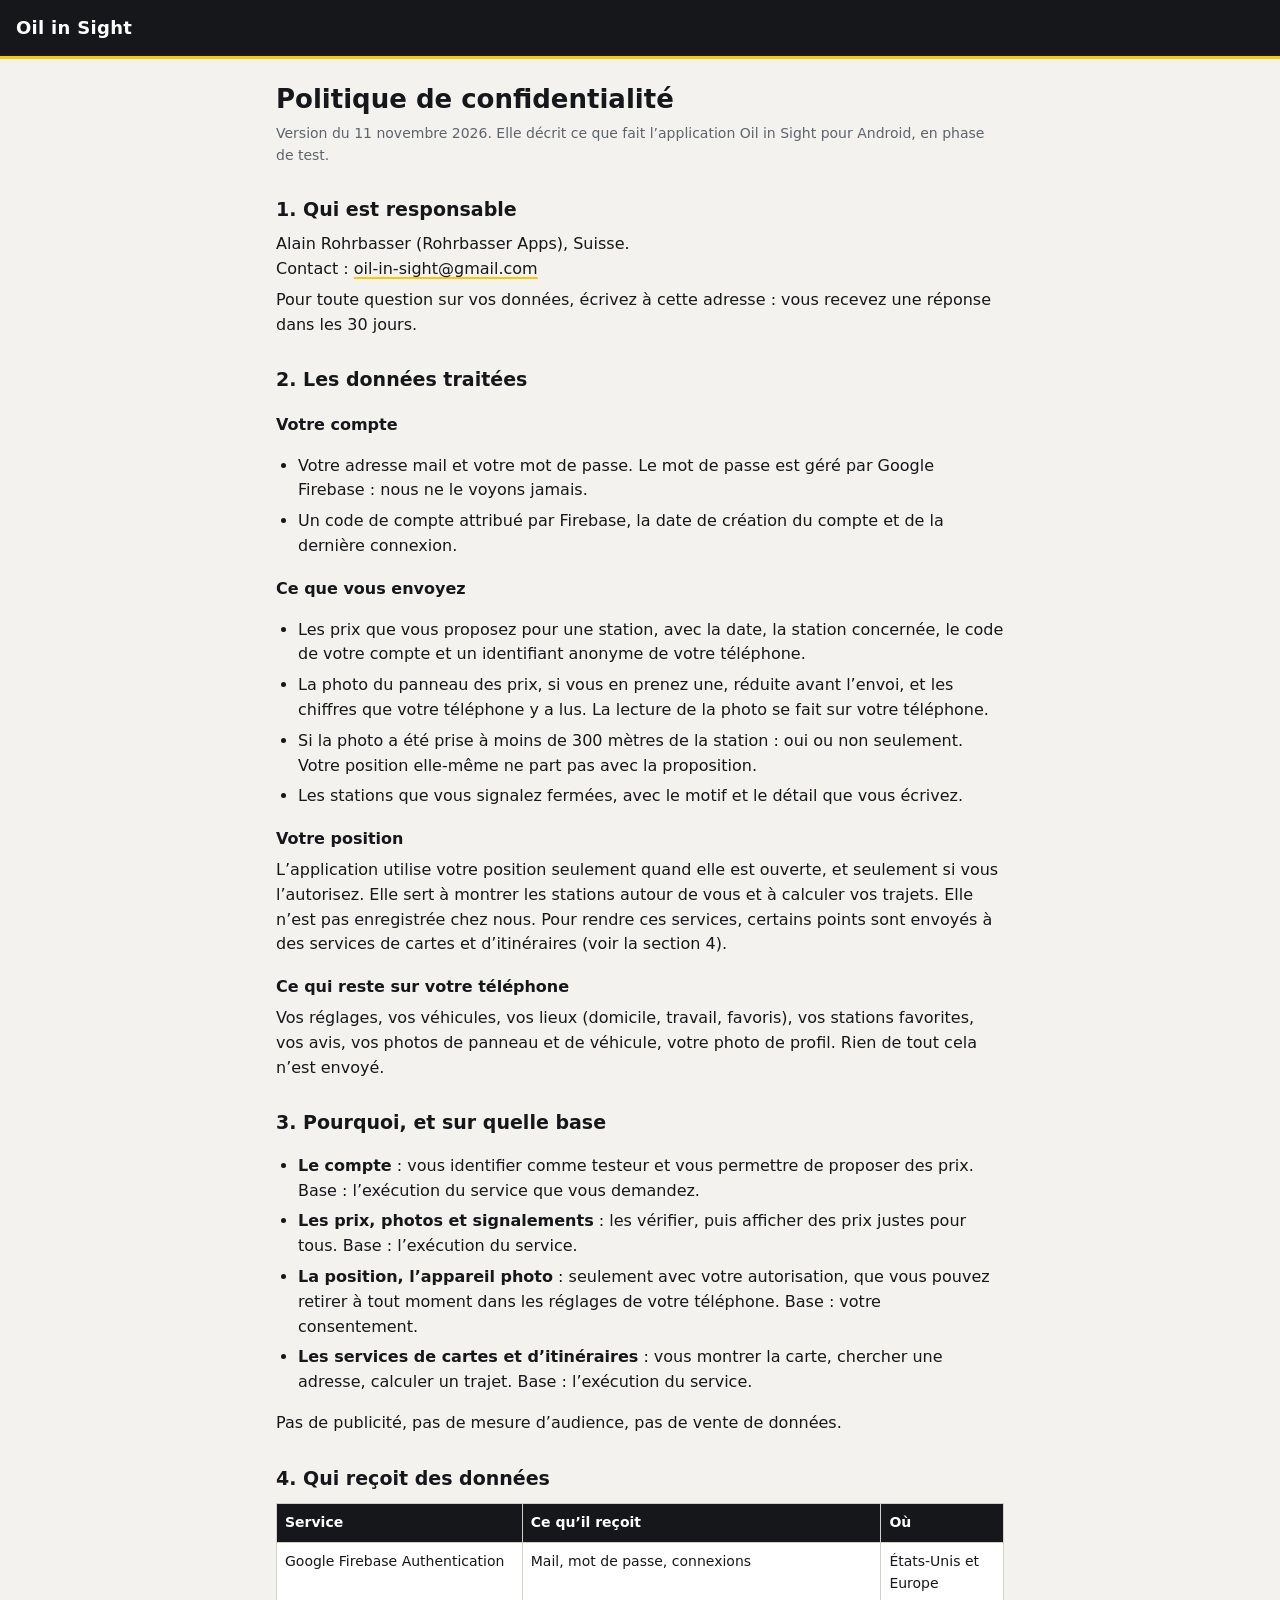
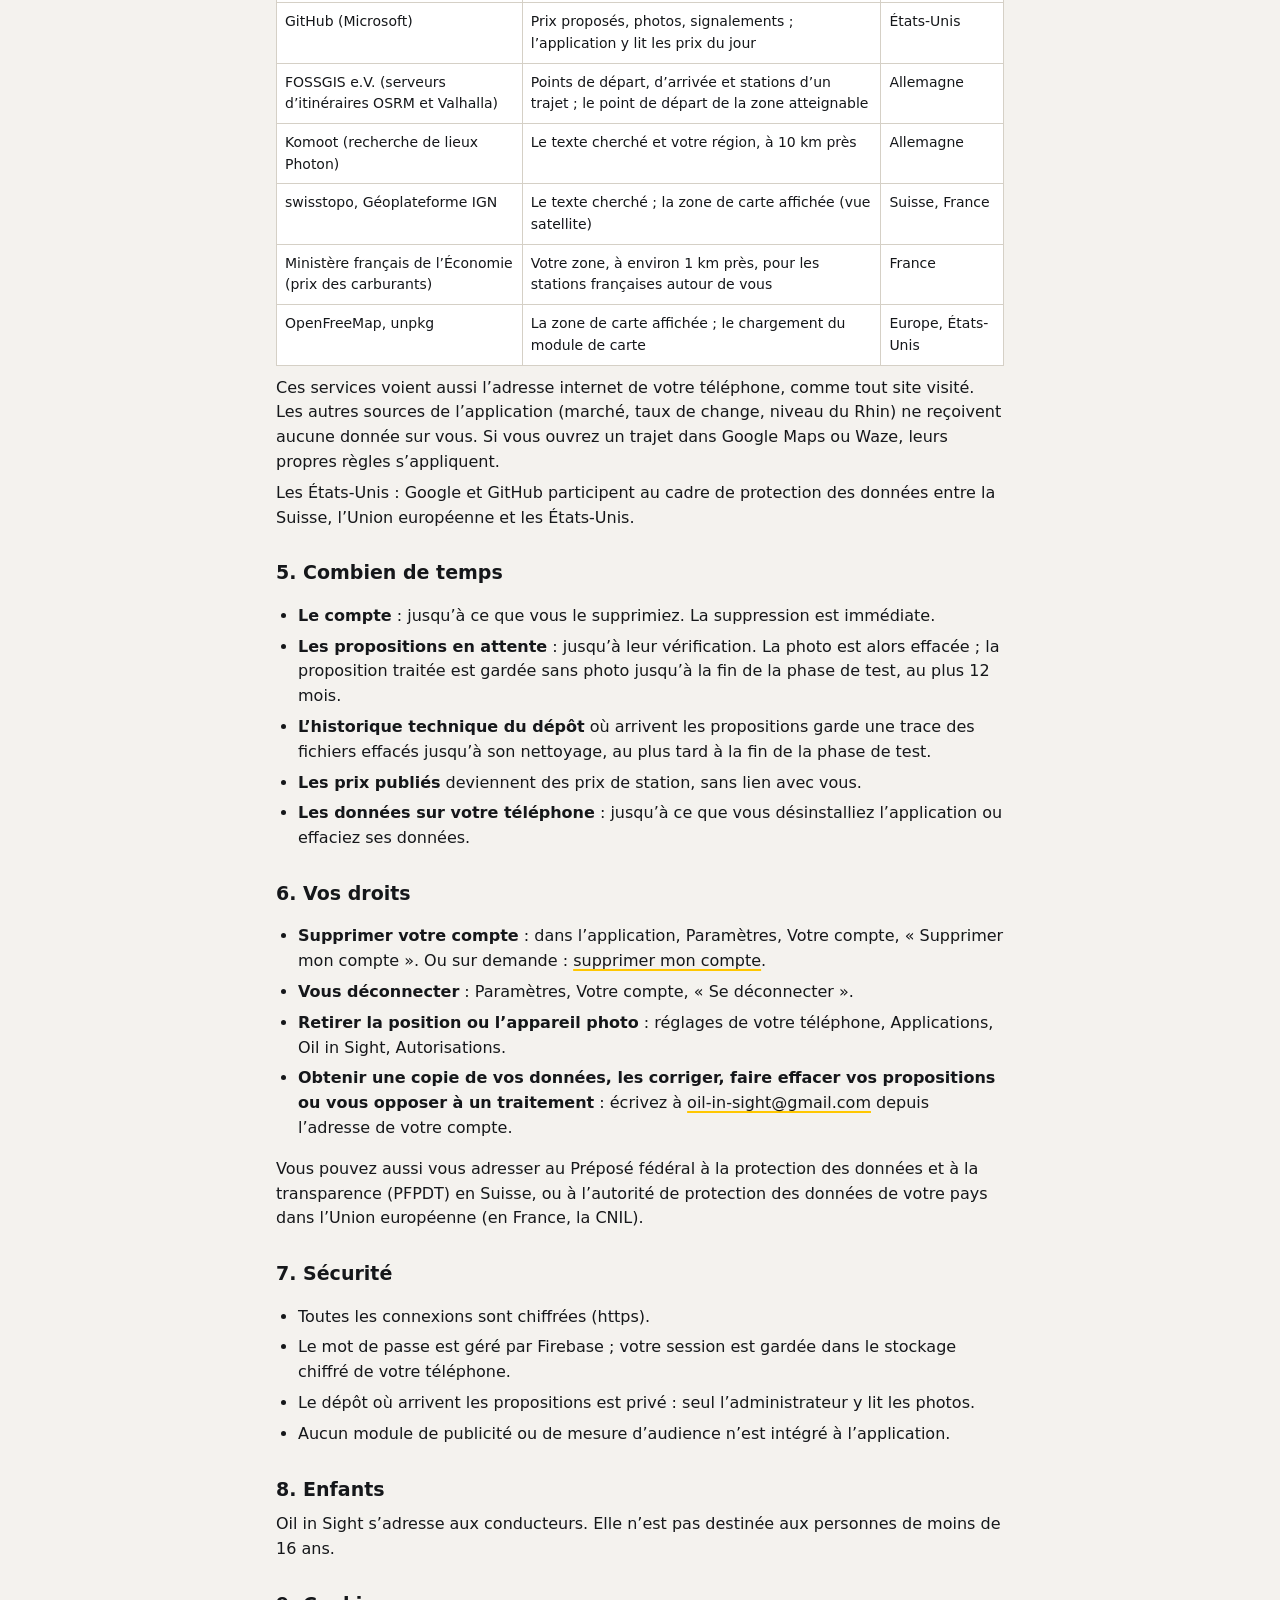
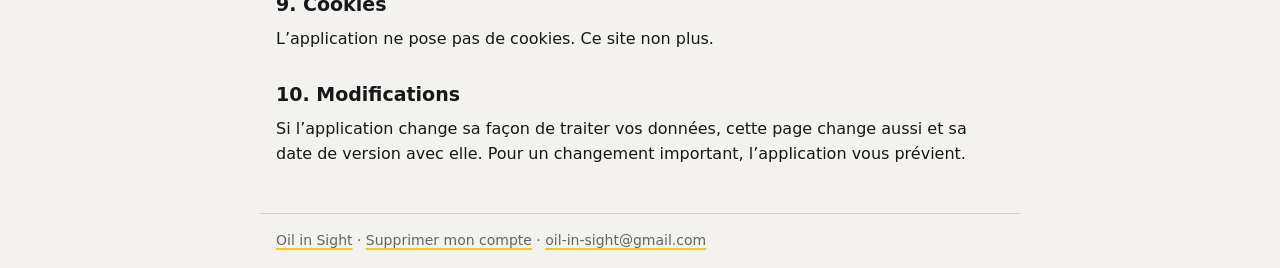
==== confidentialite.html @ 18685cd1 "Pages publiques d'Oil in Sight : politique de confidentialité et suppression du compte" ====
<!doctype html>
<html lang="fr">
<head>
<meta charset="utf-8">
<meta name="viewport" content="width=device-width, initial-scale=1">
<title>Oil in Sight : politique de confidentialité</title>
<link rel="stylesheet" href="style.css">
</head>
<body>
<header><a href="index.html" class="marque">Oil in Sight</a></header>
<main>
<h1>Politique de confidentialité</h1>
<p class="version">Version du 11 novembre 2026. Elle décrit ce que fait l’application Oil in Sight pour Android, en phase de test.</p>

<h2>1. Qui est responsable</h2>
<p>Alain Rohrbasser (Rohrbasser Apps), Suisse.<br>Contact : <a href="mailto:oil-in-sight@gmail.com">oil-in-sight@gmail.com</a></p>
<p>Pour toute question sur vos données, écrivez à cette adresse : vous recevez une réponse dans les 30 jours.</p>

<h2>2. Les données traitées</h2>
<h3>Votre compte</h3>
<ul>
<li>Votre adresse mail et votre mot de passe. Le mot de passe est géré par Google Firebase : nous ne le voyons jamais.</li>
<li>Un code de compte attribué par Firebase, la date de création du compte et de la dernière connexion.</li>
</ul>
<h3>Ce que vous envoyez</h3>
<ul>
<li>Les prix que vous proposez pour une station, avec la date, la station concernée, le code de votre compte et un identifiant anonyme de votre téléphone.</li>
<li>La photo du panneau des prix, si vous en prenez une, réduite avant l’envoi, et les chiffres que votre téléphone y a lus. La lecture de la photo se fait sur votre téléphone.</li>
<li>Si la photo a été prise à moins de 300 mètres de la station : oui ou non seulement. Votre position elle-même ne part pas avec la proposition.</li>
<li>Les stations que vous signalez fermées, avec le motif et le détail que vous écrivez.</li>
</ul>
<h3>Votre position</h3>
<p>L’application utilise votre position seulement quand elle est ouverte, et seulement si vous l’autorisez. Elle sert à montrer les stations autour de vous et à calculer vos trajets. Elle n’est pas enregistrée chez nous. Pour rendre ces services, certains points sont envoyés à des services de cartes et d’itinéraires (voir la section 4).</p>
<h3>Ce qui reste sur votre téléphone</h3>
<p>Vos réglages, vos véhicules, vos lieux (domicile, travail, favoris), vos stations favorites, vos avis, vos photos de panneau et de véhicule, votre photo de profil. Rien de tout cela n’est envoyé.</p>

<h2>3. Pourquoi, et sur quelle base</h2>
<ul>
<li><strong>Le compte</strong> : vous identifier comme testeur et vous permettre de proposer des prix. Base : l’exécution du service que vous demandez.</li>
<li><strong>Les prix, photos et signalements</strong> : les vérifier, puis afficher des prix justes pour tous. Base : l’exécution du service.</li>
<li><strong>La position, l’appareil photo</strong> : seulement avec votre autorisation, que vous pouvez retirer à tout moment dans les réglages de votre téléphone. Base : votre consentement.</li>
<li><strong>Les services de cartes et d’itinéraires</strong> : vous montrer la carte, chercher une adresse, calculer un trajet. Base : l’exécution du service.</li>
</ul>
<p>Pas de publicité, pas de mesure d’audience, pas de vente de données.</p>

<h2>4. Qui reçoit des données</h2>
<table>
<tr><th>Service</th><th>Ce qu’il reçoit</th><th>Où</th></tr>
<tr><td>Google Firebase Authentication</td><td>Mail, mot de passe, connexions</td><td>États-Unis et Europe</td></tr>
<tr><td>GitHub (Microsoft)</td><td>Prix proposés, photos, signalements ; l’application y lit les prix du jour</td><td>États-Unis</td></tr>
<tr><td>FOSSGIS e.V. (serveurs d’itinéraires OSRM et Valhalla)</td><td>Points de départ, d’arrivée et stations d’un trajet ; le point de départ de la zone atteignable</td><td>Allemagne</td></tr>
<tr><td>Komoot (recherche de lieux Photon)</td><td>Le texte cherché et votre région, à 10 km près</td><td>Allemagne</td></tr>
<tr><td>swisstopo, Géoplateforme IGN</td><td>Le texte cherché ; la zone de carte affichée (vue satellite)</td><td>Suisse, France</td></tr>
<tr><td>Ministère français de l’Économie (prix des carburants)</td><td>Votre zone, à environ 1 km près, pour les stations françaises autour de vous</td><td>France</td></tr>
<tr><td>OpenFreeMap, unpkg</td><td>La zone de carte affichée ; le chargement du module de carte</td><td>Europe, États-Unis</td></tr>
</table>
<p>Ces services voient aussi l’adresse internet de votre téléphone, comme tout site visité. Les autres sources de l’application (marché, taux de change, niveau du Rhin) ne reçoivent aucune donnée sur vous. Si vous ouvrez un trajet dans Google Maps ou Waze, leurs propres règles s’appliquent.</p>
<p>Les États-Unis : Google et GitHub participent au cadre de protection des données entre la Suisse, l’Union européenne et les États-Unis.</p>

<h2>5. Combien de temps</h2>
<ul>
<li><strong>Le compte</strong> : jusqu’à ce que vous le supprimiez. La suppression est immédiate.</li>
<li><strong>Les propositions en attente</strong> : jusqu’à leur vérification. La photo est alors effacée ; la proposition traitée est gardée sans photo jusqu’à la fin de la phase de test, au plus 12 mois.</li>
<li><strong>L’historique technique du dépôt</strong> où arrivent les propositions garde une trace des fichiers effacés jusqu’à son nettoyage, au plus tard à la fin de la phase de test.</li>
<li><strong>Les prix publiés</strong> deviennent des prix de station, sans lien avec vous.</li>
<li><strong>Les données sur votre téléphone</strong> : jusqu’à ce que vous désinstalliez l’application ou effaciez ses données.</li>
</ul>

<h2>6. Vos droits</h2>
<ul>
<li><strong>Supprimer votre compte</strong> : dans l’application, Paramètres, Votre compte, « Supprimer mon compte ». Ou sur demande : <a href="supprimer-mon-compte.html">supprimer mon compte</a>.</li>
<li><strong>Vous déconnecter</strong> : Paramètres, Votre compte, « Se déconnecter ».</li>
<li><strong>Retirer la position ou l’appareil photo</strong> : réglages de votre téléphone, Applications, Oil in Sight, Autorisations.</li>
<li><strong>Obtenir une copie de vos données, les corriger, faire effacer vos propositions ou vous opposer à un traitement</strong> : écrivez à <a href="mailto:oil-in-sight@gmail.com">oil-in-sight@gmail.com</a> depuis l’adresse de votre compte.</li>
</ul>
<p>Vous pouvez aussi vous adresser au Préposé fédéral à la protection des données et à la transparence (PFPDT) en Suisse, ou à l’autorité de protection des données de votre pays dans l’Union européenne (en France, la CNIL).</p>

<h2>7. Sécurité</h2>
<ul>
<li>Toutes les connexions sont chiffrées (https).</li>
<li>Le mot de passe est géré par Firebase ; votre session est gardée dans le stockage chiffré de votre téléphone.</li>
<li>Le dépôt où arrivent les propositions est privé : seul l’administrateur y lit les photos.</li>
<li>Aucun module de publicité ou de mesure d’audience n’est intégré à l’application.</li>
</ul>

<h2>8. Enfants</h2>
<p>Oil in Sight s’adresse aux conducteurs. Elle n’est pas destinée aux personnes de moins de 16 ans.</p>

<h2>9. Cookies</h2>
<p>L’application ne pose pas de cookies. Ce site non plus.</p>

<h2>10. Modifications</h2>
<p>Si l’application change sa façon de traiter vos données, cette page change aussi et sa date de version avec elle. Pour un changement important, l’application vous prévient.</p>
</main>
<footer><a href="index.html">Oil in Sight</a> · <a href="supprimer-mon-compte.html">Supprimer mon compte</a> · <a href="mailto:oil-in-sight@gmail.com">oil-in-sight@gmail.com</a></footer>
</body>
</html>
---- style.css ----
:root { --fond: #F4F2EE; --texte: #15171A; --texte2: #5E646B; --bord: #D5D0C6; --jaune: #FFC700; --surface: #FFFFFF; }
* { box-sizing: border-box; }
body { margin: 0; background: var(--fond); color: var(--texte); font: 16px/1.55 system-ui, -apple-system, "Segoe UI", Roboto, sans-serif; }
header { background: var(--texte); border-bottom: 3px solid var(--jaune); padding: 14px 16px; }
.marque { color: #FFFFFF; font-weight: 700; font-size: 18px; text-decoration: none; letter-spacing: .3px; }
main { max-width: 760px; margin: 0 auto; padding: 24px 16px 40px; }
h1 { font-size: 26px; line-height: 1.25; margin: 0 0 8px; }
h2 { font-size: 19px; margin: 28px 0 8px; }
h3 { font-size: 16px; margin: 18px 0 6px; }
p, li { margin: 6px 0; }
ul, ol { padding-left: 22px; }
a { color: var(--texte); text-decoration-color: var(--jaune); text-decoration-thickness: 2px; text-underline-offset: 3px; }
.version { color: var(--texte2); font-size: 14px; }
table { width: 100%; border-collapse: collapse; margin: 10px 0; font-size: 14px; background: var(--surface); }
th, td { text-align: left; vertical-align: top; padding: 8px; border: 1px solid var(--bord); }
th { background: var(--texte); color: #FFFFFF; }
.liens { list-style: none; padding: 0; }
.liens li { padding: 10px 0; border-bottom: 1px solid var(--bord); }
footer { max-width: 760px; margin: 0 auto; padding: 16px; color: var(--texte2); font-size: 14px; border-top: 1px solid var(--bord); }
footer a { color: var(--texte2); }
@media (max-width: 520px) { table, tr, td, th { font-size: 13px; } th, td { padding: 6px; } }
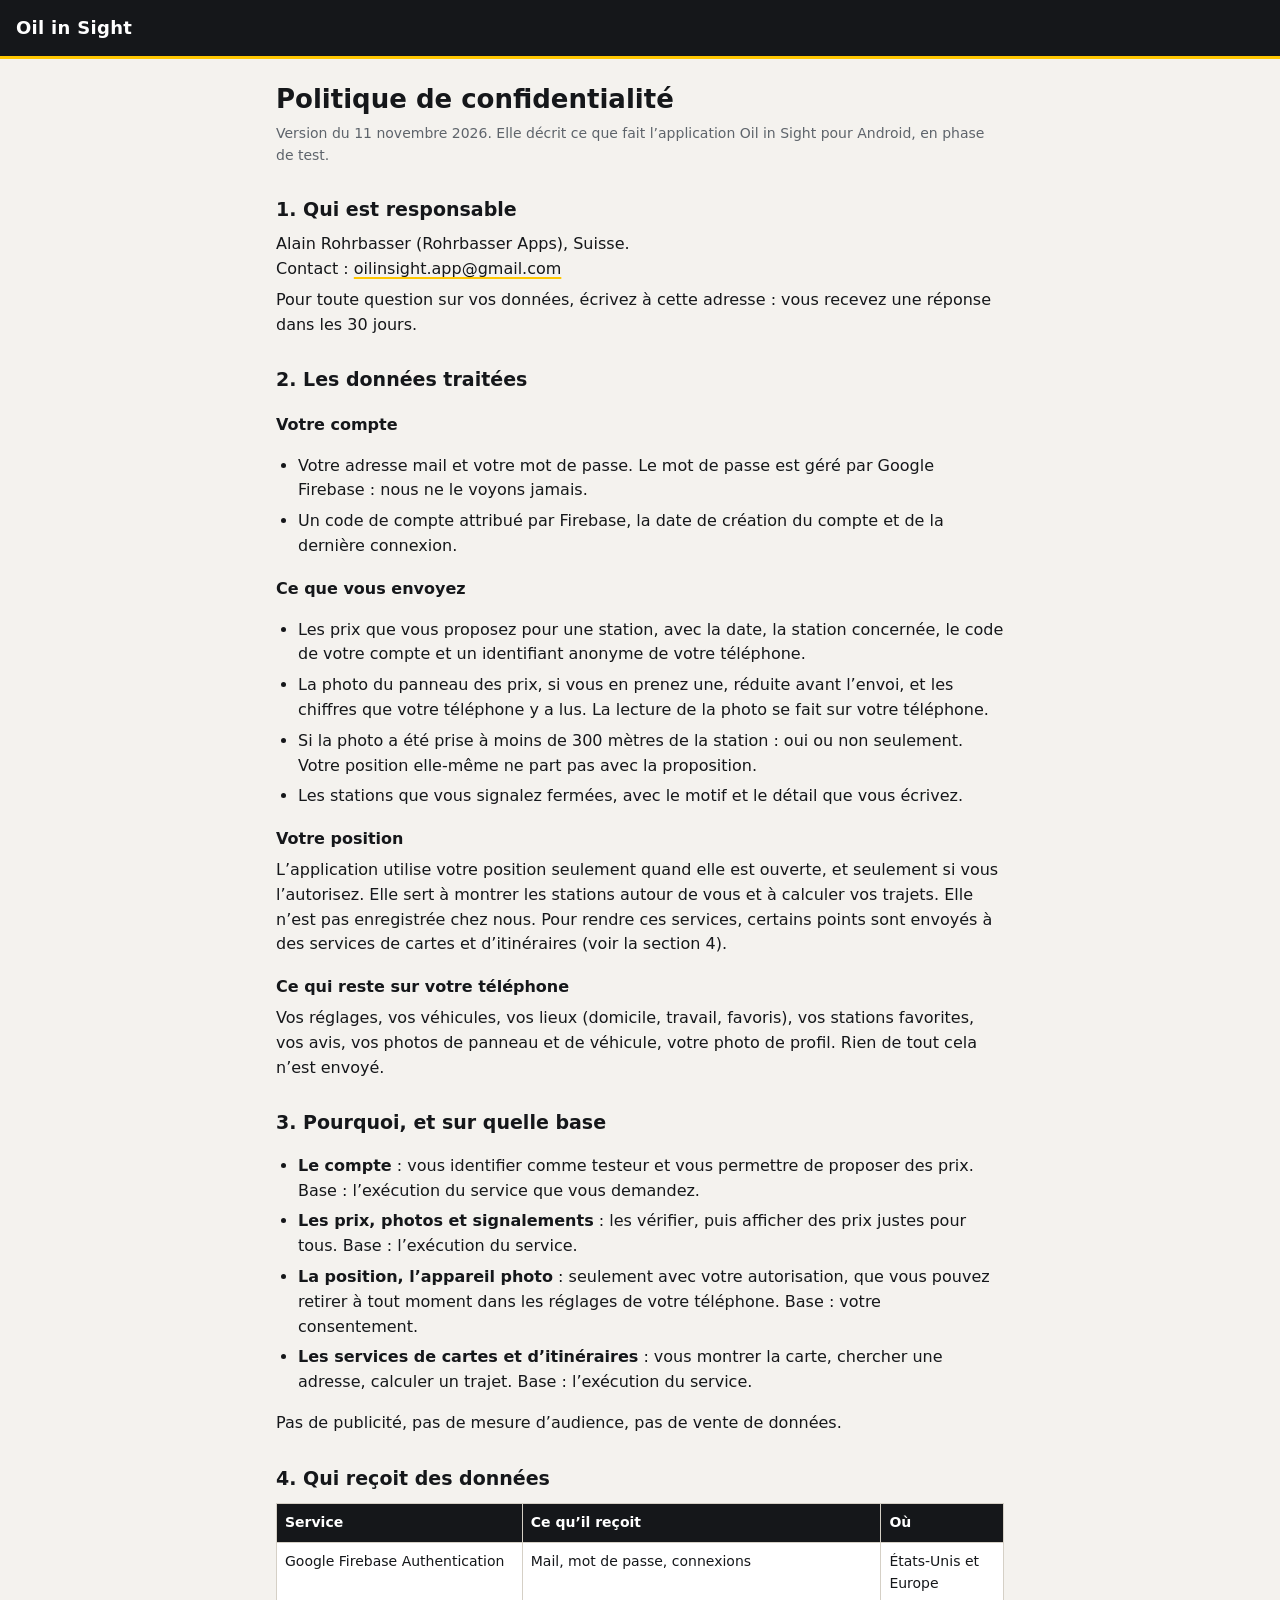
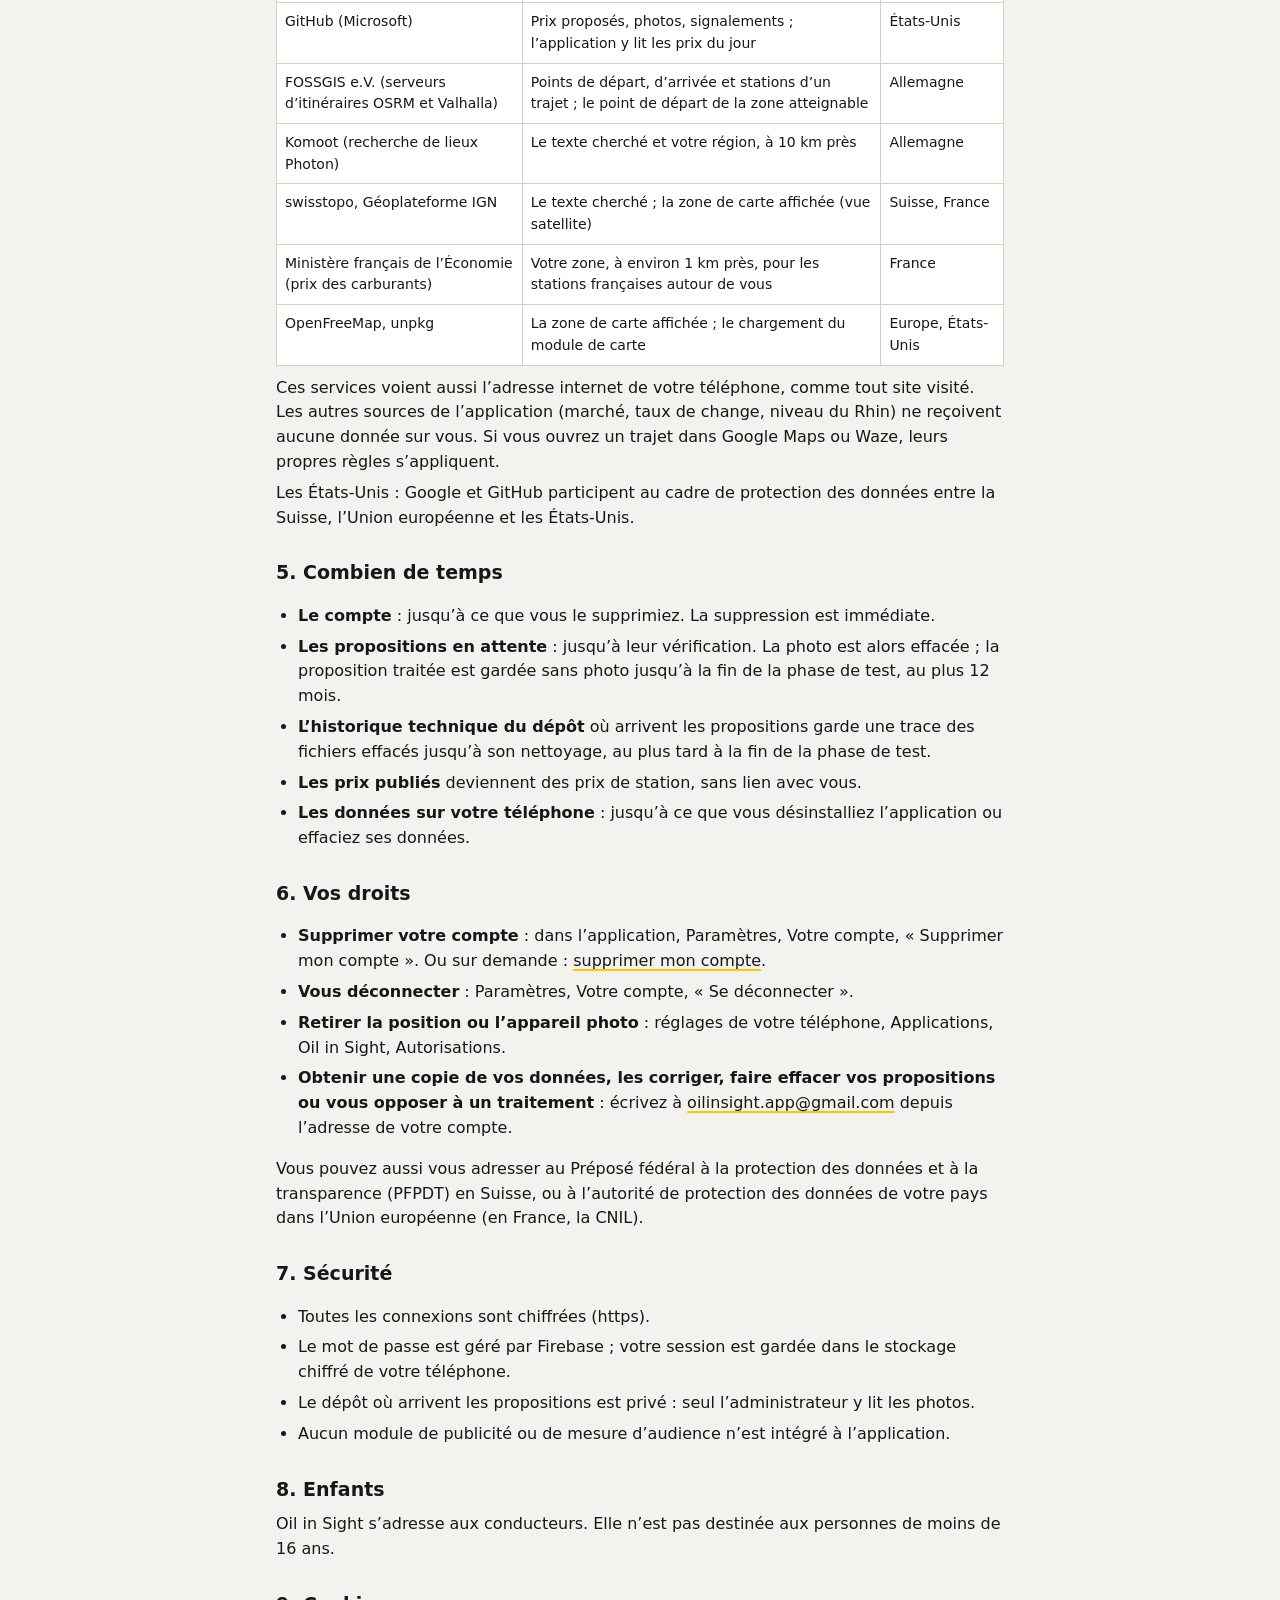
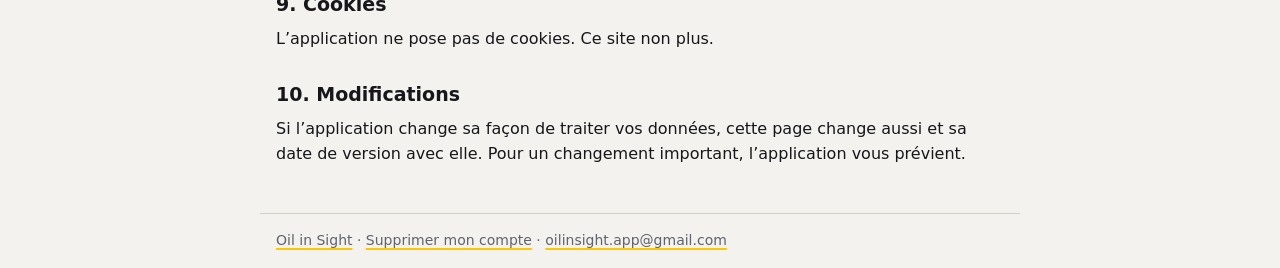
==== commit 0133d304: "Adresse de contact : oilinsight.app@gmail.com" ====
--- a/confidentialite.html
+++ b/confidentialite.html
@@ -13,7 +13,7 @@
 <p class="version">Version du 11 novembre 2026. Elle décrit ce que fait l’application Oil in Sight pour Android, en phase de test.</p>
 
 <h2>1. Qui est responsable</h2>
-<p>Alain Rohrbasser (Rohrbasser Apps), Suisse.<br>Contact : <a href="mailto:oil-in-sight@gmail.com">oil-in-sight@gmail.com</a></p>
+<p>Alain Rohrbasser (Rohrbasser Apps), Suisse.<br>Contact : <a href="mailto:oilinsight.app@gmail.com">oilinsight.app@gmail.com</a></p>
 <p>Pour toute question sur vos données, écrivez à cette adresse : vous recevez une réponse dans les 30 jours.</p>
 
 <h2>2. Les données traitées</h2>
@@ -71,7 +71,7 @@
 <li><strong>Supprimer votre compte</strong> : dans l’application, Paramètres, Votre compte, « Supprimer mon compte ». Ou sur demande : <a href="supprimer-mon-compte.html">supprimer mon compte</a>.</li>
 <li><strong>Vous déconnecter</strong> : Paramètres, Votre compte, « Se déconnecter ».</li>
 <li><strong>Retirer la position ou l’appareil photo</strong> : réglages de votre téléphone, Applications, Oil in Sight, Autorisations.</li>
-<li><strong>Obtenir une copie de vos données, les corriger, faire effacer vos propositions ou vous opposer à un traitement</strong> : écrivez à <a href="mailto:oil-in-sight@gmail.com">oil-in-sight@gmail.com</a> depuis l’adresse de votre compte.</li>
+<li><strong>Obtenir une copie de vos données, les corriger, faire effacer vos propositions ou vous opposer à un traitement</strong> : écrivez à <a href="mailto:oilinsight.app@gmail.com">oilinsight.app@gmail.com</a> depuis l’adresse de votre compte.</li>
 </ul>
 <p>Vous pouvez aussi vous adresser au Préposé fédéral à la protection des données et à la transparence (PFPDT) en Suisse, ou à l’autorité de protection des données de votre pays dans l’Union européenne (en France, la CNIL).</p>
 
@@ -92,6 +92,6 @@
 <h2>10. Modifications</h2>
 <p>Si l’application change sa façon de traiter vos données, cette page change aussi et sa date de version avec elle. Pour un changement important, l’application vous prévient.</p>
 </main>
-<footer><a href="index.html">Oil in Sight</a> · <a href="supprimer-mon-compte.html">Supprimer mon compte</a> · <a href="mailto:oil-in-sight@gmail.com">oil-in-sight@gmail.com</a></footer>
+<footer><a href="index.html">Oil in Sight</a> · <a href="supprimer-mon-compte.html">Supprimer mon compte</a> · <a href="mailto:oilinsight.app@gmail.com">oilinsight.app@gmail.com</a></footer>
 </body>
 </html>
--- a/style.css
+++ b/style.css
@@ -16,6 +16,12 @@
 th { background: var(--texte); color: #FFFFFF; }
 .liens { list-style: none; padding: 0; }
 .liens li { padding: 10px 0; border-bottom: 1px solid var(--bord); }
+.etapes { list-style: none; padding: 0; margin: 20px 0; }
+.etapes li { margin: 0 0 22px; }
+.bouton { display: block; text-align: center; padding: 16px; border-radius: 10px; background: var(--texte); color: var(--jaune); font-weight: 700; font-size: 18px; text-decoration: none; }
+.bouton:active { opacity: .85; }
+.etapes p { color: var(--texte2); font-size: 15px; margin: 8px 2px 0; }
+.note { color: var(--texte2); font-size: 14px; }
 footer { max-width: 760px; margin: 0 auto; padding: 16px; color: var(--texte2); font-size: 14px; border-top: 1px solid var(--bord); }
 footer a { color: var(--texte2); }
 @media (max-width: 520px) { table, tr, td, th { font-size: 13px; } th, td { padding: 6px; } }
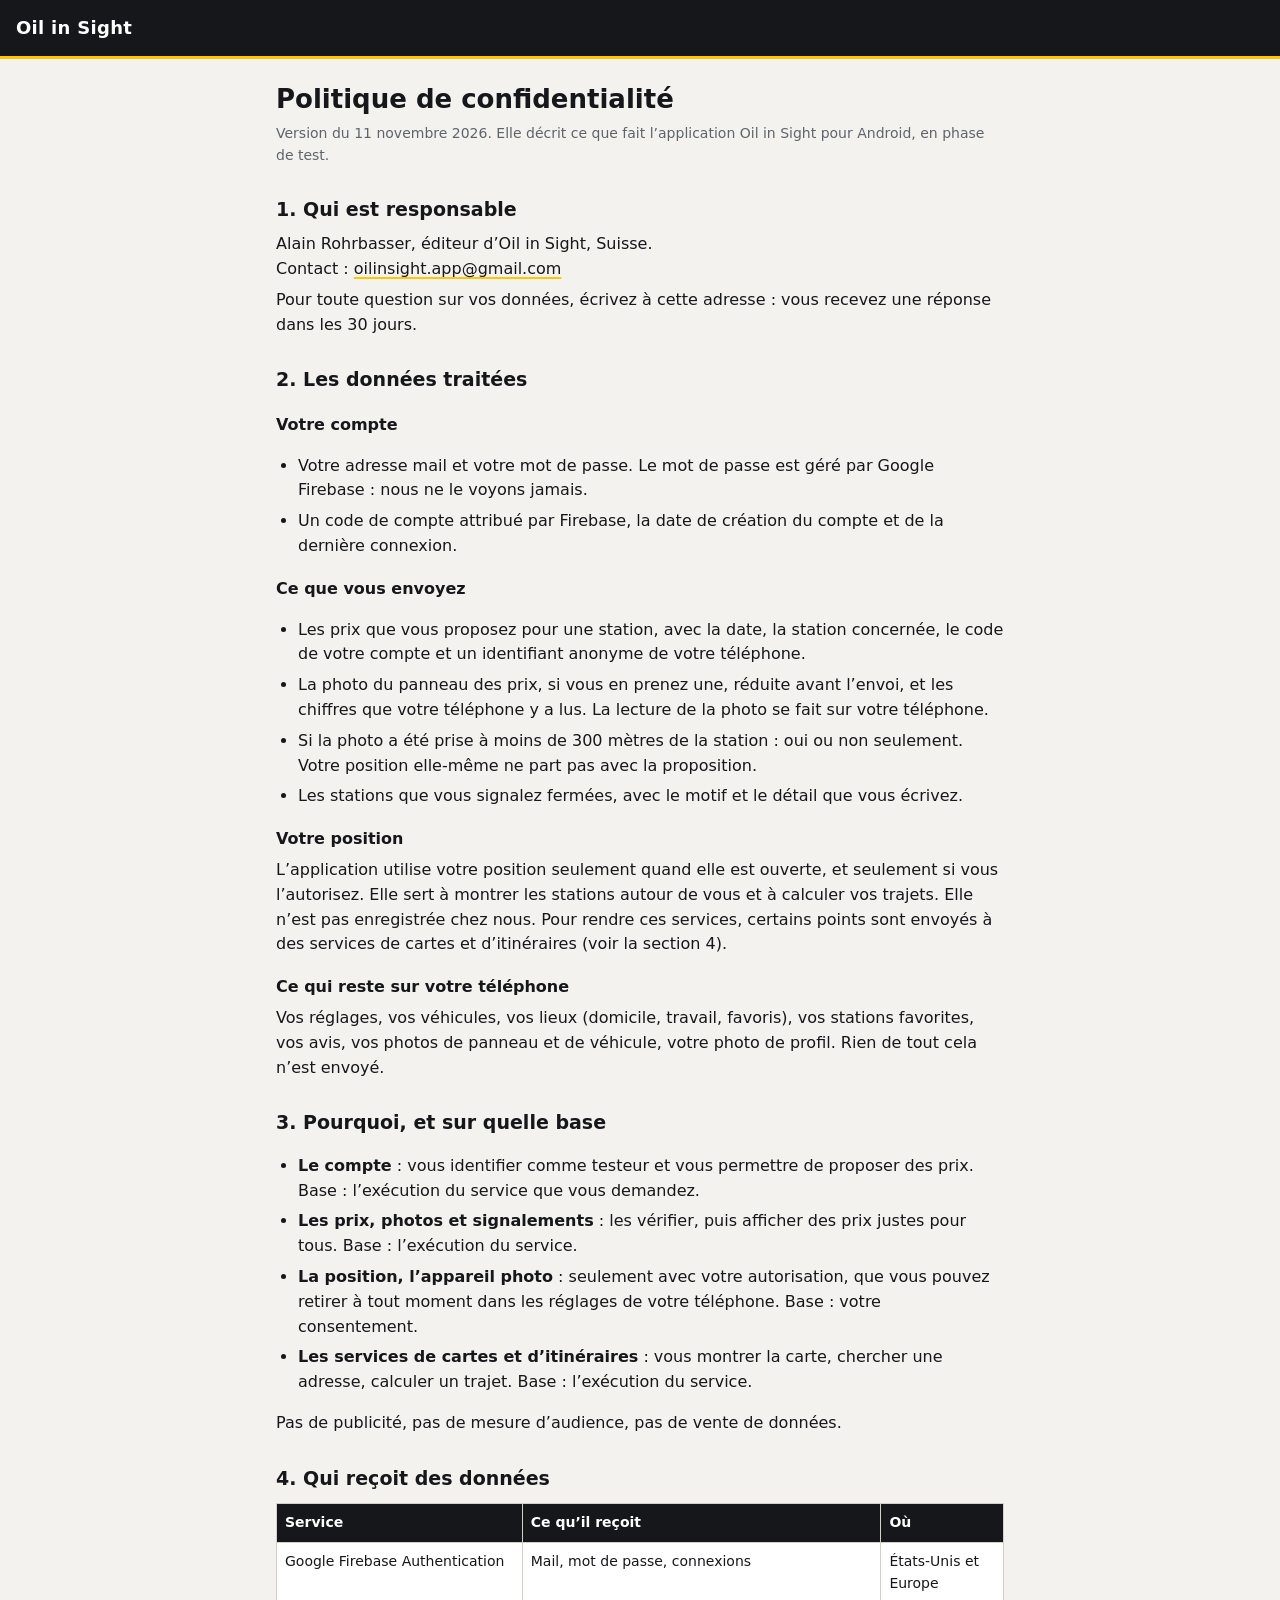
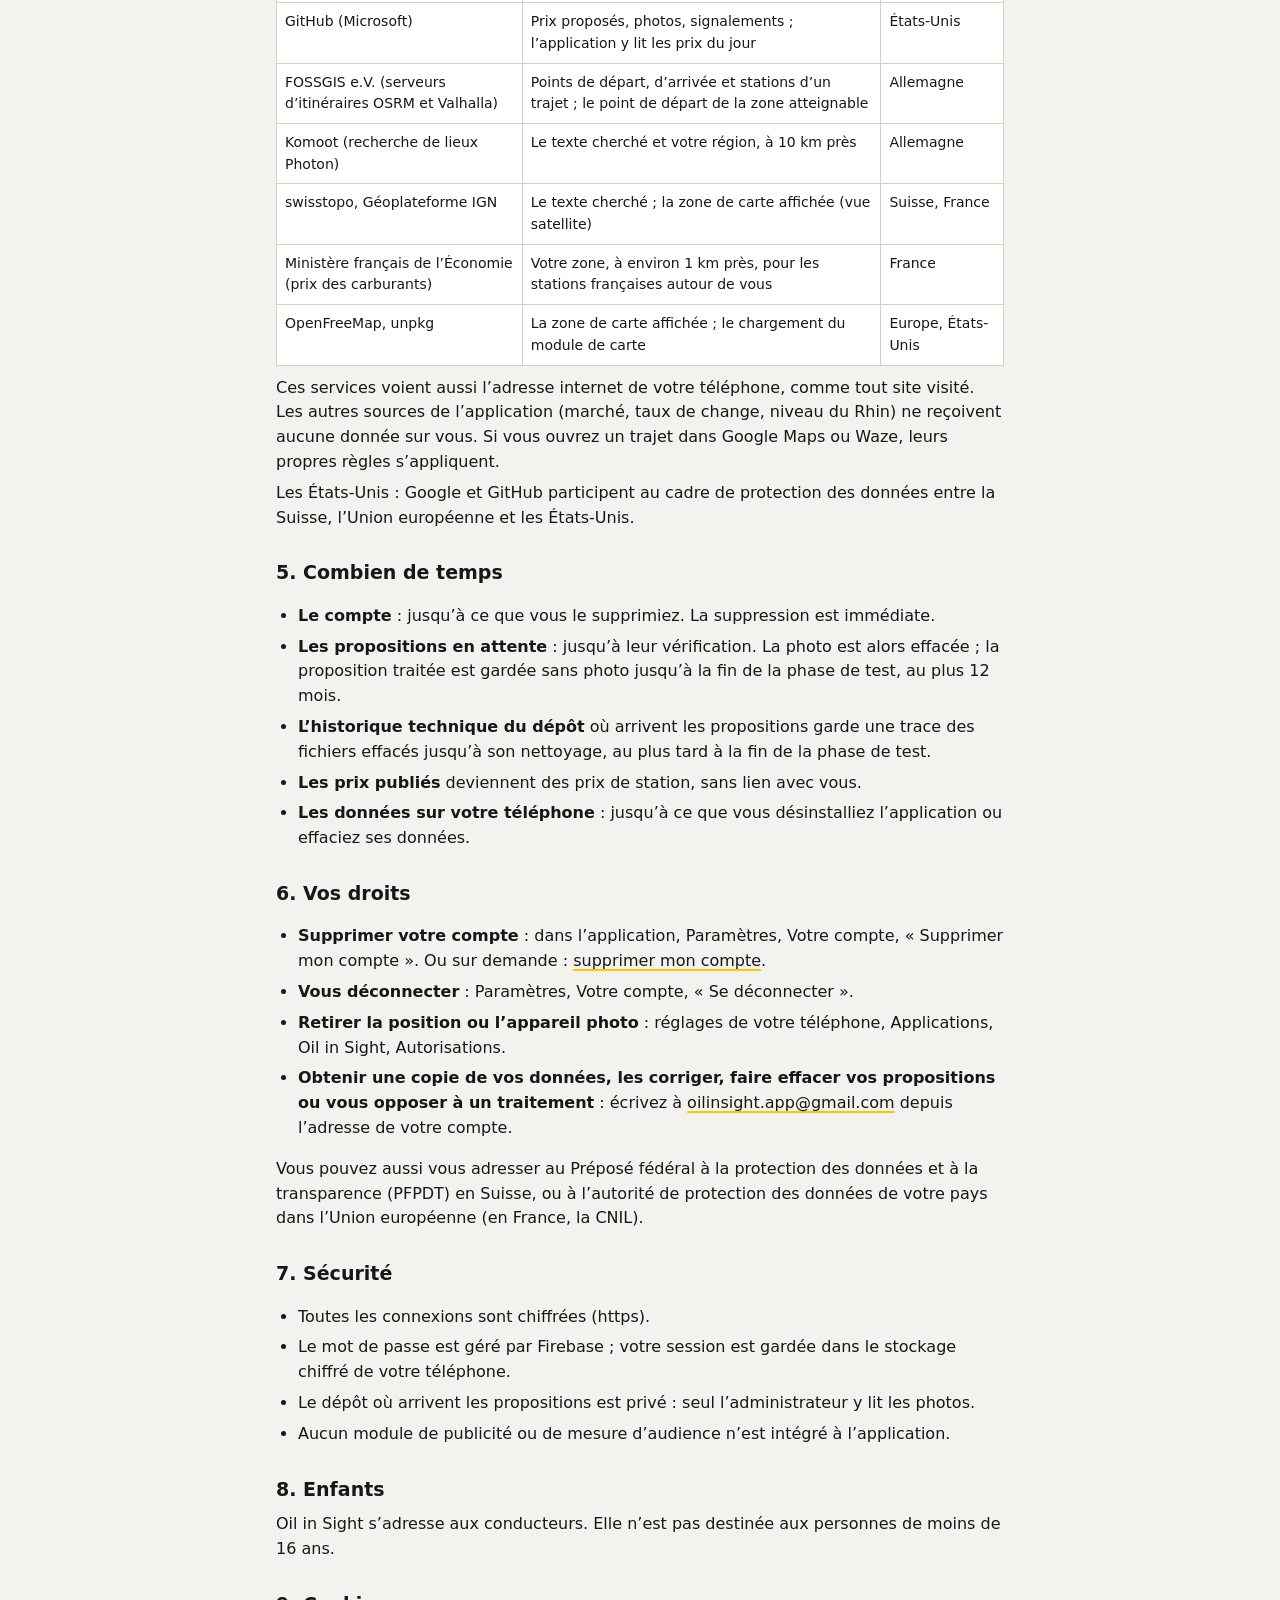
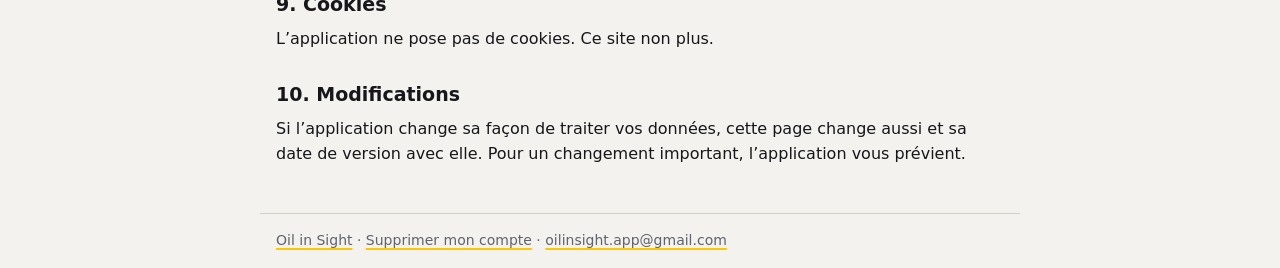
==== commit 171abc6d: "Politique de confidentialité : Alain Rohrbasser, éditeur d'Oil in Sight" ====
--- a/confidentialite.html
+++ b/confidentialite.html
@@ -13,7 +13,7 @@
 <p class="version">Version du 11 novembre 2026. Elle décrit ce que fait l’application Oil in Sight pour Android, en phase de test.</p>
 
 <h2>1. Qui est responsable</h2>
-<p>Alain Rohrbasser (Rohrbasser Apps), Suisse.<br>Contact : <a href="mailto:oilinsight.app@gmail.com">oilinsight.app@gmail.com</a></p>
+<p>Alain Rohrbasser, éditeur d’Oil in Sight, Suisse.<br>Contact : <a href="mailto:oilinsight.app@gmail.com">oilinsight.app@gmail.com</a></p>
 <p>Pour toute question sur vos données, écrivez à cette adresse : vous recevez une réponse dans les 30 jours.</p>
 
 <h2>2. Les données traitées</h2>
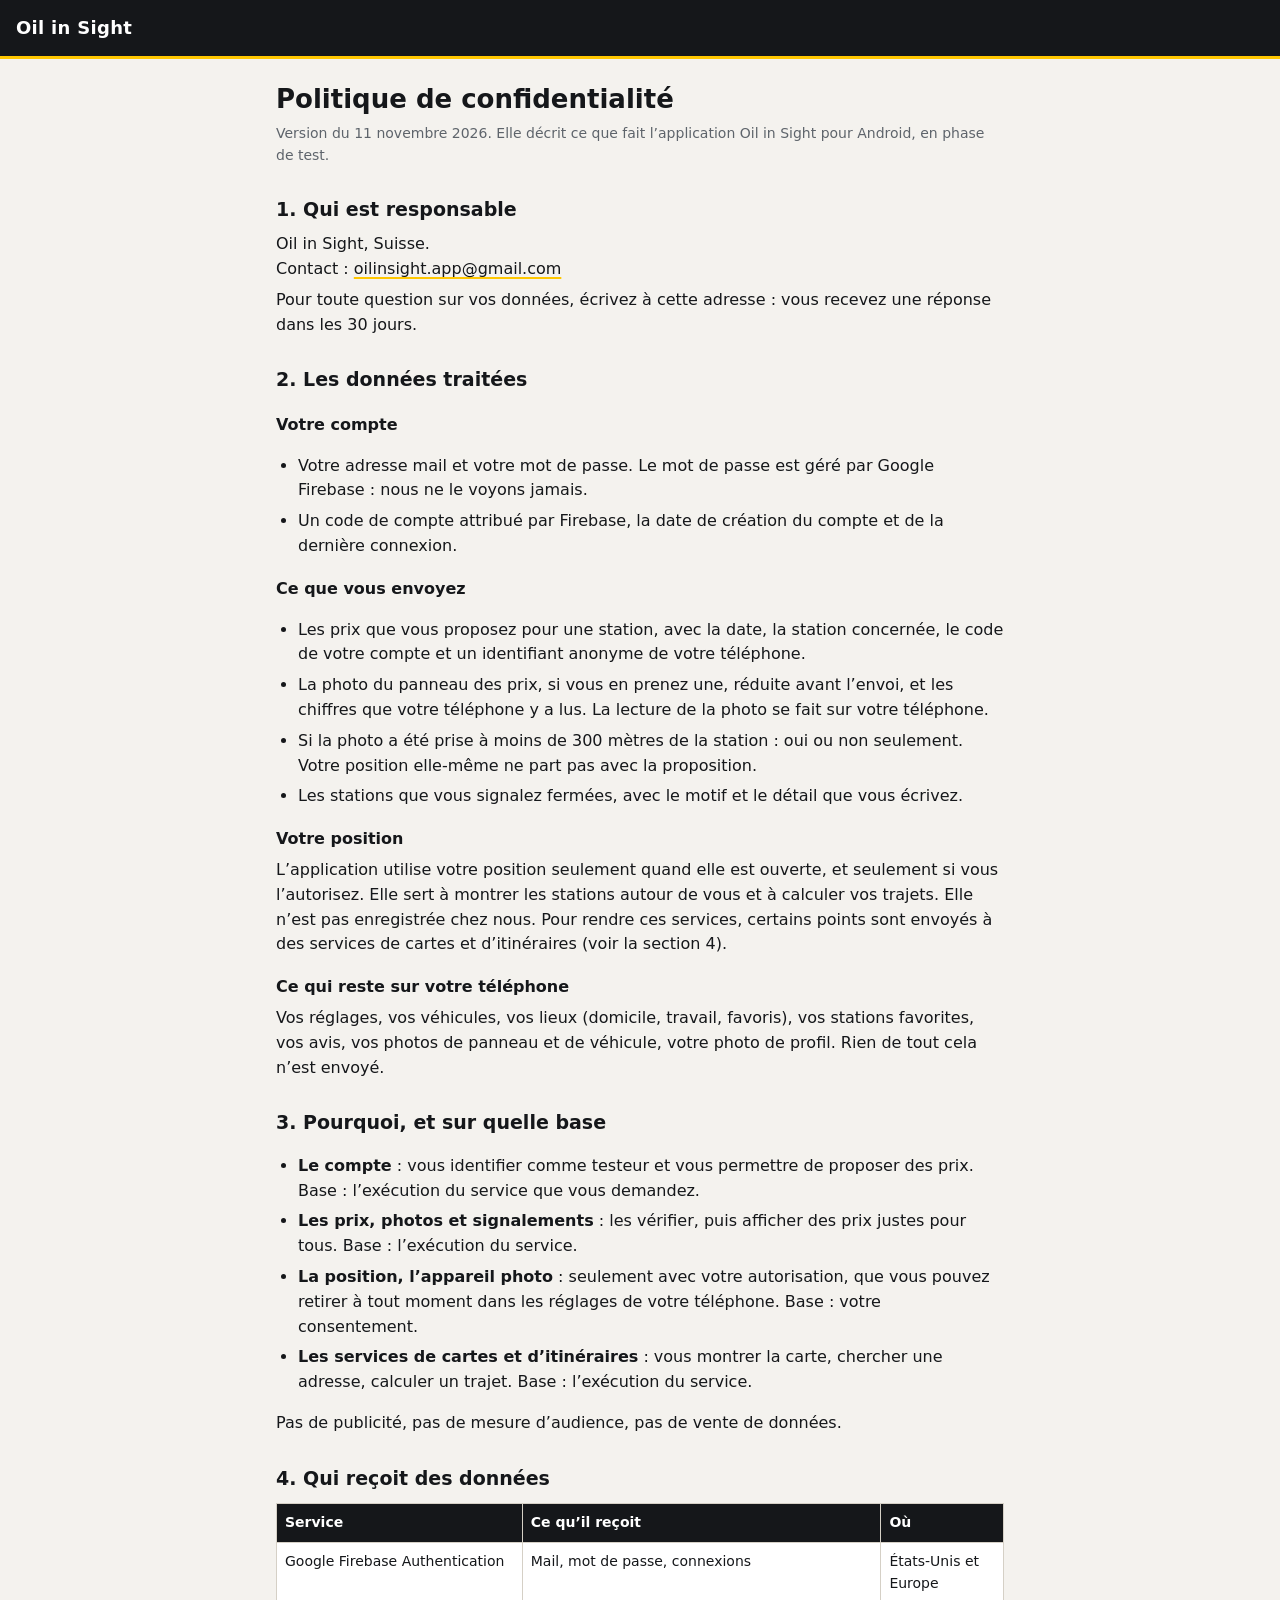
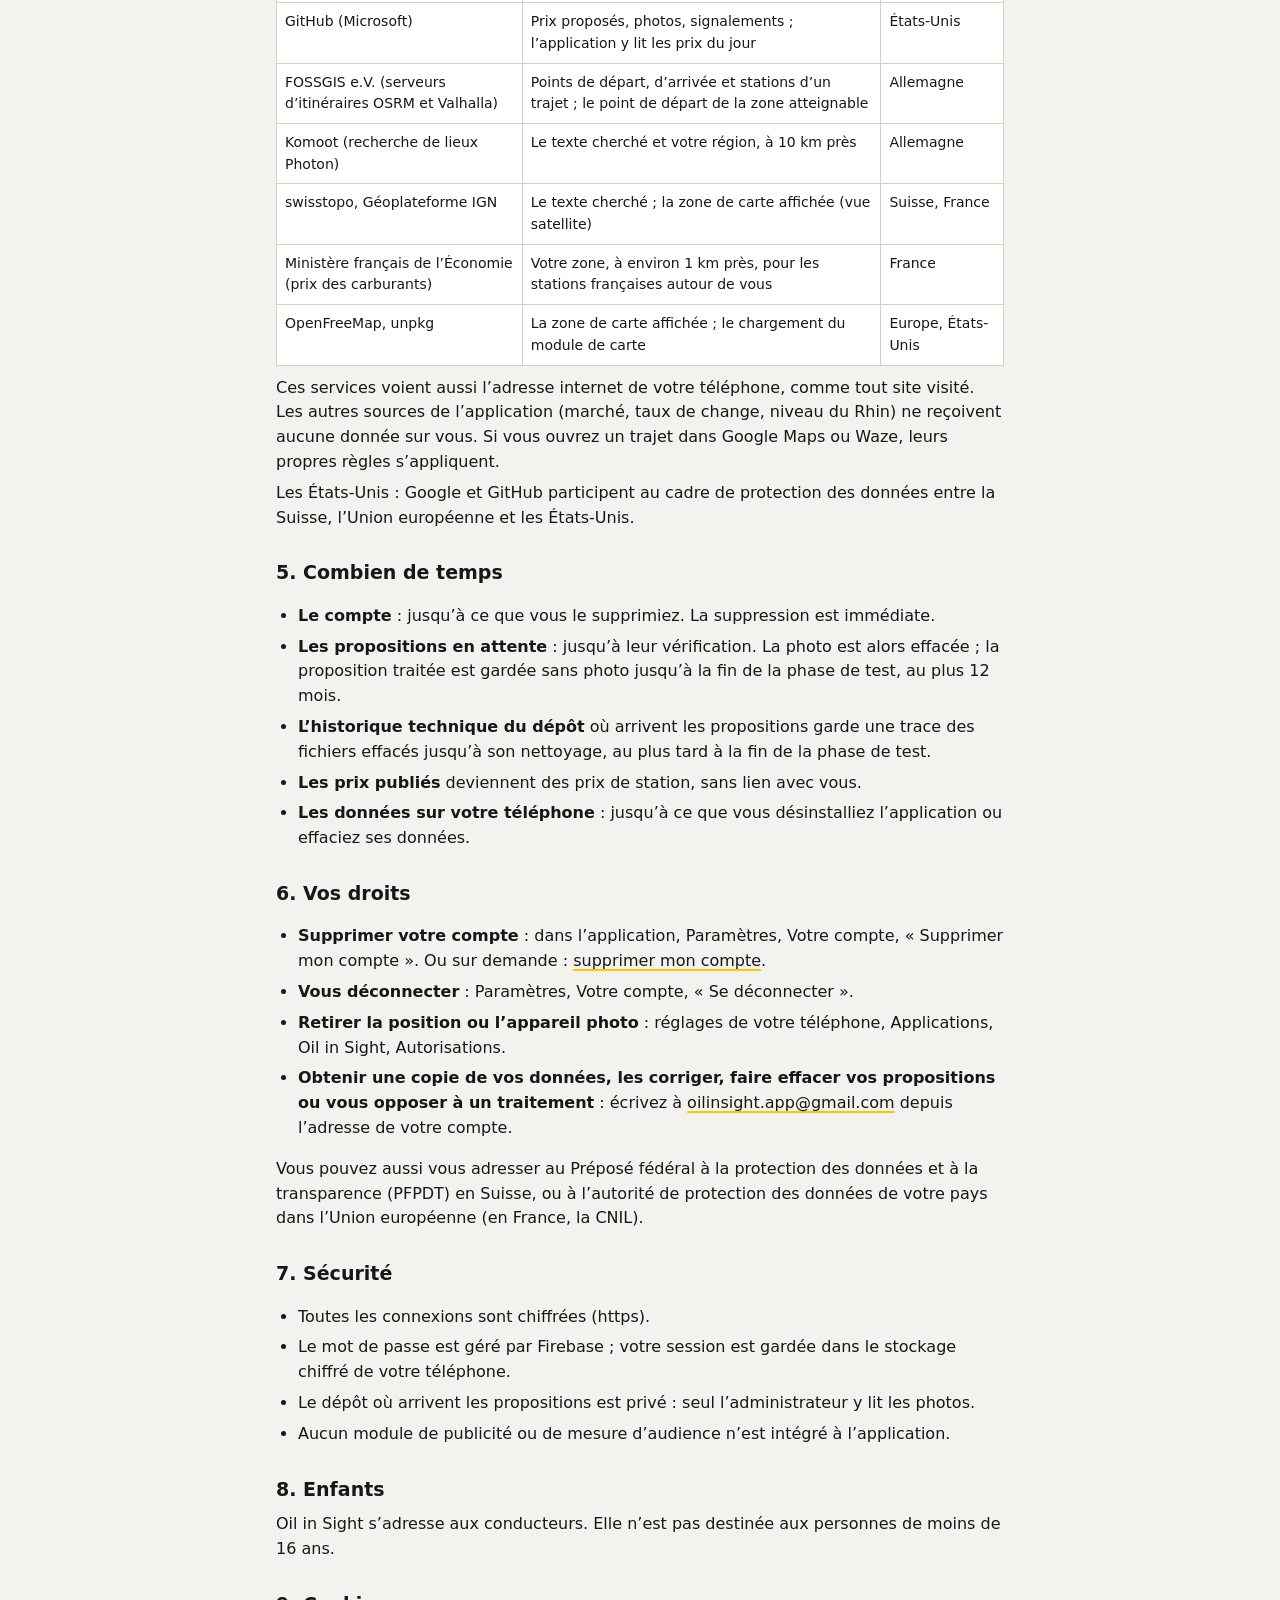
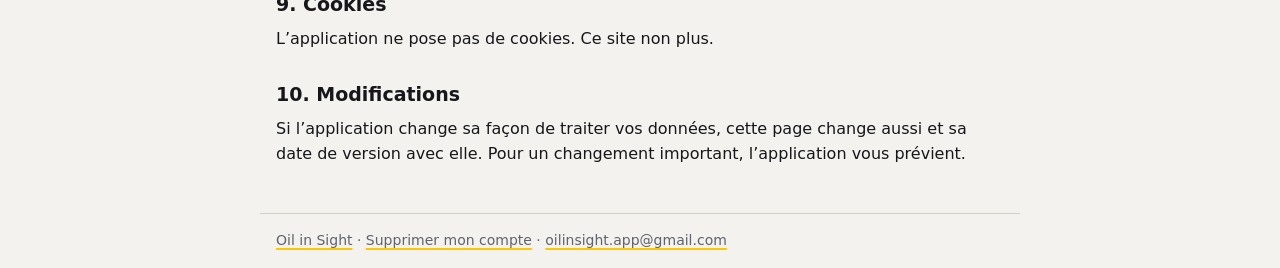
==== commit 11568de7: "Politique de confidentialité : Oil in Sight comme responsable" ====
--- a/confidentialite.html
+++ b/confidentialite.html
@@ -13,7 +13,7 @@
 <p class="version">Version du 11 novembre 2026. Elle décrit ce que fait l’application Oil in Sight pour Android, en phase de test.</p>
 
 <h2>1. Qui est responsable</h2>
-<p>Alain Rohrbasser, éditeur d’Oil in Sight, Suisse.<br>Contact : <a href="mailto:oilinsight.app@gmail.com">oilinsight.app@gmail.com</a></p>
+<p>Oil in Sight, Suisse.<br>Contact : <a href="mailto:oilinsight.app@gmail.com">oilinsight.app@gmail.com</a></p>
 <p>Pour toute question sur vos données, écrivez à cette adresse : vous recevez une réponse dans les 30 jours.</p>
 
 <h2>2. Les données traitées</h2>
